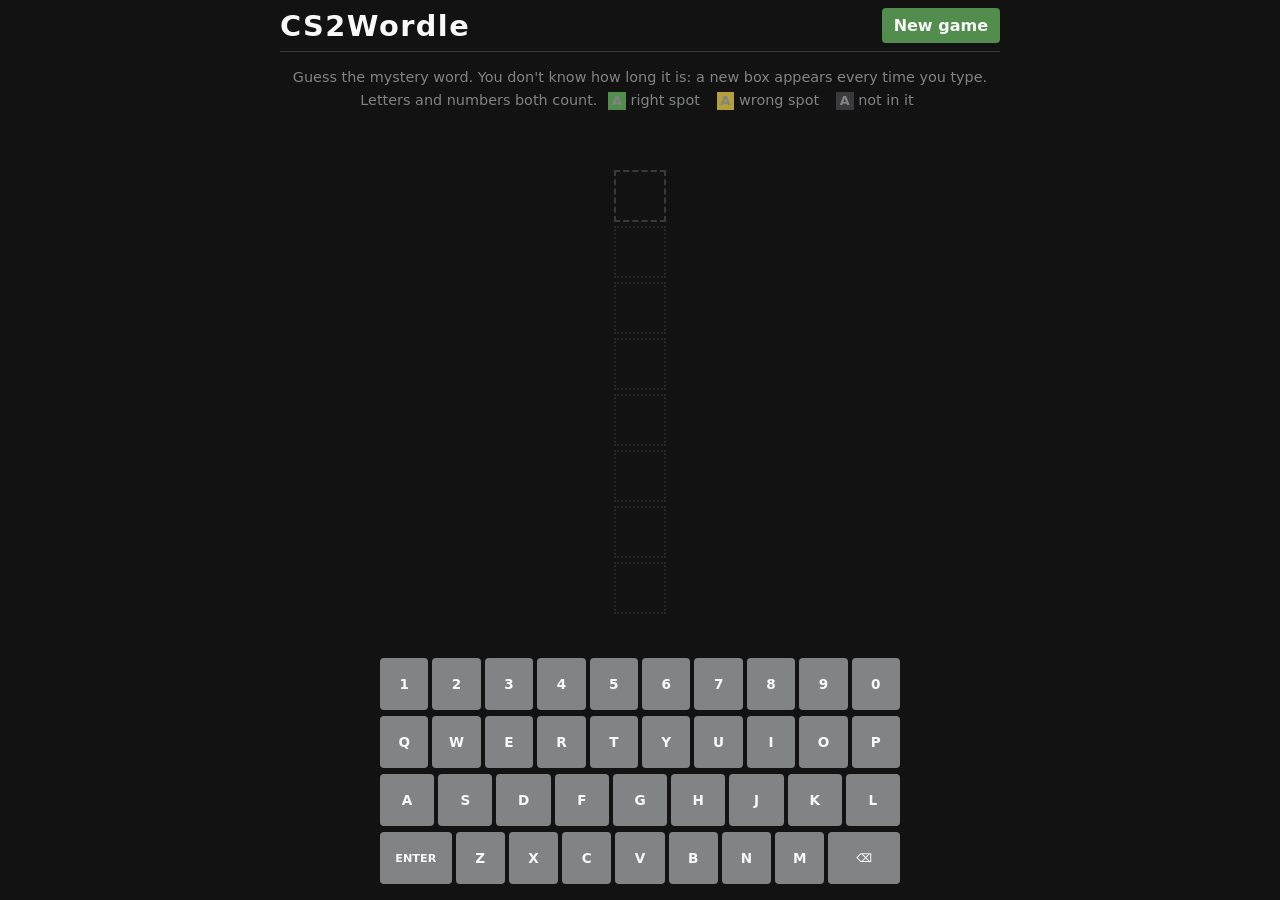
==== secret/index.html @ 3488c3c8 "Add secret page where the answer is always CS250 The page reuses the main game's script and styles, " ====
<!doctype html>
<html lang="en">
<head>
  <meta charset="utf-8">
  <meta name="viewport" content="width=device-width, initial-scale=1">
  <title>CS2Wordle</title>
  <link rel="stylesheet" href="../style.css">
</head>
<body>
  <header>
    <h1>CS2Wordle</h1>
    <button id="new-game" type="button">New game</button>
  </header>

  <p class="help">
    Guess the mystery word. You don't know how long it is: a new box appears
    every time you type. Letters and numbers both count.
    <span class="legend"><span class="tile correct">A</span> right spot</span>
    <span class="legend"><span class="tile present">A</span> wrong spot</span>
    <span class="legend"><span class="tile absent">A</span> not in it</span>
  </p>

  <div id="toast" role="status" aria-live="polite"></div>

  <main id="board" aria-label="Guesses"></main>

  <div id="keyboard" aria-label="Keyboard"></div>

  <script>window.FIXED_ANSWER = "CS250";</script>
  <script src="../game.js"></script>
</body>
</html>
---- style.css ----
:root {
  --bg: #121213;
  --fg: #f8f8f8;
  --muted: #818384;
  --border: #3a3a3c;
  --border-filled: #565758;
  --correct: #538d4e;
  --present: #b59f3b;
  --absent: #3a3a3c;
  --key: #818384;
  --gap: 4px;
  /* Overridden on #board by game.js to fit the widest row. */
  --tile: 52px;
}

* { box-sizing: border-box; }

body {
  margin: 0;
  padding: 0 16px 16px;
  background: var(--bg);
  color: var(--fg);
  font-family: system-ui, -apple-system, "Segoe UI", Roboto, sans-serif;
  display: flex;
  flex-direction: column;
  align-items: center;
  min-height: 100vh;
}

header {
  width: 100%;
  max-width: 720px;
  display: flex;
  align-items: center;
  justify-content: space-between;
  border-bottom: 1px solid var(--border);
  padding: 8px 0;
}

h1 { margin: 0; font-size: 1.8rem; letter-spacing: 0.05em; }

button {
  font: inherit;
  cursor: pointer;
}

#new-game {
  background: var(--correct);
  color: var(--fg);
  border: 0;
  border-radius: 4px;
  padding: 8px 12px;
  font-weight: 600;
}

.help {
  max-width: 720px;
  color: var(--muted);
  font-size: 0.9rem;
  text-align: center;
  line-height: 1.6;
}

.legend { white-space: nowrap; margin: 0 6px; }
.legend .tile {
  --tile: 1.4em;
  display: inline-flex;
  font-size: 0.8rem;
  vertical-align: middle;
}

#toast {
  min-height: 2.2em;
  font-weight: 600;
  text-align: center;
}
#toast:not(:empty) {
  background: var(--fg);
  color: var(--bg);
  border-radius: 4px;
  padding: 6px 12px;
}

#board {
  display: flex;
  flex-direction: column;
  gap: var(--gap);
  margin: 8px 0 16px;
  width: 100%;
  align-items: center;
}

.row {
  display: flex;
  gap: var(--gap);
  min-height: var(--tile);
}

.tile {
  width: var(--tile);
  height: var(--tile);
  border: 2px solid var(--border);
  display: flex;
  align-items: center;
  justify-content: center;
  font-weight: 700;
  font-size: calc(var(--tile) * 0.55);
  text-transform: uppercase;
  user-select: none;
}

.tile.filled { border-color: var(--border-filled); }
.tile.cursor { border-style: dashed; }
.tile.future { border-style: dotted; opacity: 0.5; }
.tile.pop { animation: pop 0.1s ease-out; }

.tile.correct, .tile.present, .tile.absent { border-color: transparent; }
.tile.correct { background: var(--correct); }
.tile.present { background: var(--present); }
.tile.absent  { background: var(--absent); }

.tile.reveal { animation: flip 0.4s ease both; }

.row.shake { animation: shake 0.4s; }

@keyframes pop {
  from { transform: scale(0.8); opacity: 0; }
  to   { transform: scale(1); opacity: 1; }
}
@keyframes flip {
  0%   { transform: rotateX(90deg); }
  100% { transform: rotateX(0); }
}
@keyframes shake {
  20%, 60% { transform: translateX(-6px); }
  40%, 80% { transform: translateX(6px); }
}

#keyboard {
  width: 100%;
  max-width: 520px;
  display: flex;
  flex-direction: column;
  gap: 6px;
  margin-top: auto;
}

.kb-row {
  display: flex;
  gap: 4px;
  justify-content: center;
}

.key {
  flex: 1;
  min-width: 0;
  height: 52px;
  border: 0;
  border-radius: 4px;
  background: var(--key);
  color: var(--fg);
  font-weight: 700;
  font-size: 0.85rem;
  text-transform: uppercase;
}
.key.wide { flex: 1.6; font-size: 0.7rem; }
.key.correct { background: var(--correct); }
.key.present { background: var(--present); }
.key.absent  { background: var(--absent); }

@media (prefers-reduced-motion: reduce) {
  .tile.pop, .tile.reveal, .row.shake { animation: none; }
}
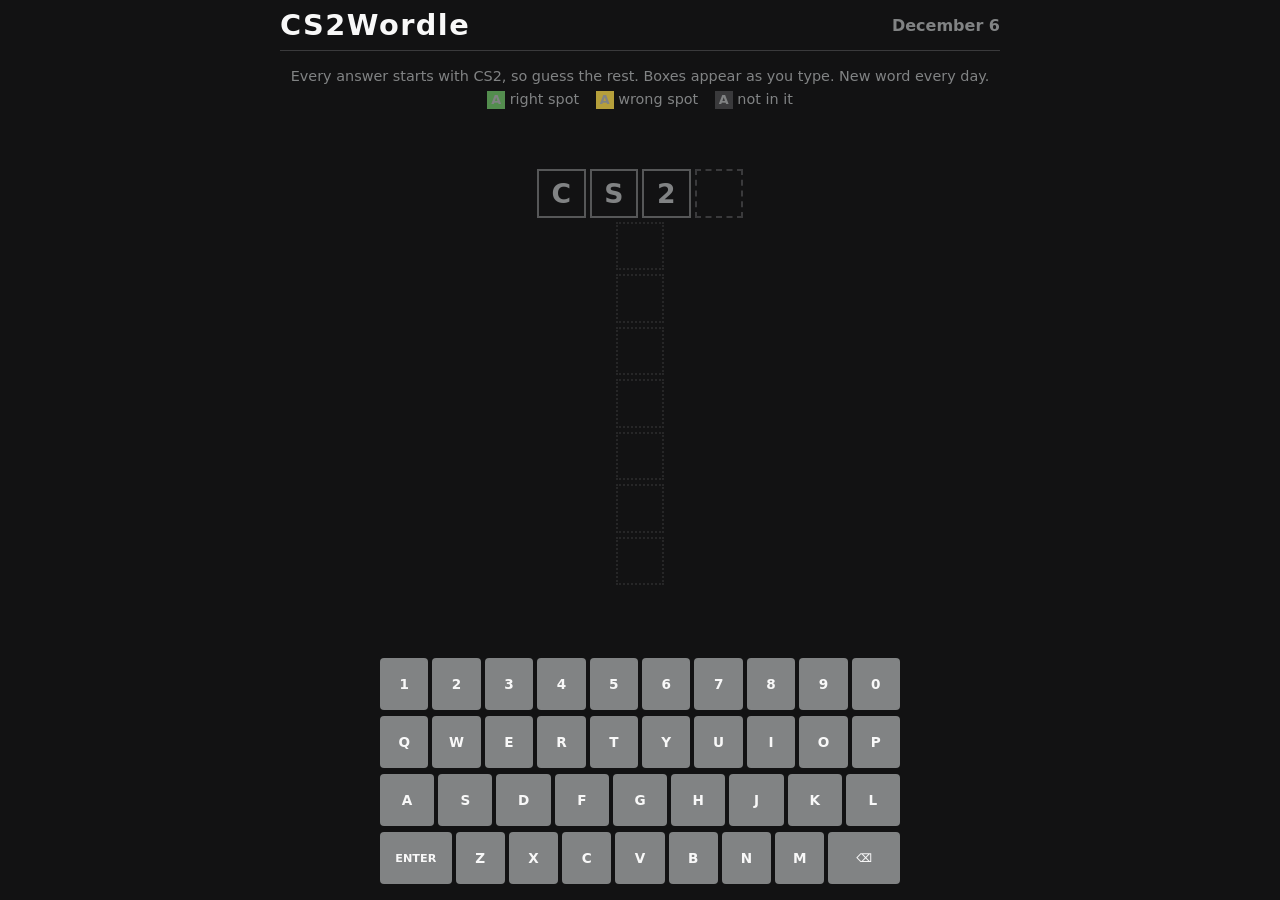
==== commit 999aa57f: "Rebrand as a daily CS2 game with 366 adjectives Every answer is now CS2 plus an adjective, with CS2 " ====
--- a/secret/index.html
+++ b/secret/index.html
@@ -4,17 +4,17 @@
   <meta charset="utf-8">
   <meta name="viewport" content="width=device-width, initial-scale=1">
   <title>CS2Wordle</title>
-  <link rel="stylesheet" href="../style.css">
+  <link rel="stylesheet" href="../style.css?v=3">
 </head>
 <body>
   <header>
     <h1>CS2Wordle</h1>
-    <button id="new-game" type="button">New game</button>
+    <span id="date"></span>
   </header>
 
   <p class="help">
-    Guess the mystery word. You don't know how long it is: a new box appears
-    every time you type. Letters and numbers both count.
+    Every answer starts with CS2, so guess the rest. Boxes appear as you
+    type. New word every day.
     <span class="legend"><span class="tile correct">A</span> right spot</span>
     <span class="legend"><span class="tile present">A</span> wrong spot</span>
     <span class="legend"><span class="tile absent">A</span> not in it</span>
@@ -27,6 +27,7 @@
   <div id="keyboard" aria-label="Keyboard"></div>
 
   <script>window.FIXED_ANSWER = "CS250";</script>
-  <script src="../game.js"></script>
+  <script src="../words.js?v=3"></script>
+  <script src="../game.js?v=3"></script>
 </body>
 </html>
--- a/style.css
+++ b/style.css
@@ -11,6 +11,10 @@
   --gap: 4px;
   /* Overridden on #board by game.js to fit the widest row. */
   --tile: 52px;
+  /* Tallest box that still fits all 8 guess rows plus the header, help
+     text and keyboard (--chrome, measured) on one screen. */
+  --chrome: 480px;
+  --tile-h: max(20px, calc((100vh - var(--chrome)) / 8 - var(--gap)));
 }
 
 * { box-sizing: border-box; }
@@ -44,13 +48,10 @@
   cursor: pointer;
 }
 
-#new-game {
-  background: var(--correct);
-  color: var(--fg);
-  border: 0;
-  border-radius: 4px;
-  padding: 8px 12px;
-  font-weight: 600;
+#date { color: var(--muted); font-weight: 600; }
+
+@supports (height: 100dvh) {
+  :root { --tile-h: max(20px, calc((100dvh - var(--chrome)) / 8 - var(--gap))); }
 }
 
 .help {
@@ -110,6 +111,7 @@
 }
 
 .tile.filled { border-color: var(--border-filled); }
+.tile.prefix { color: var(--muted); }
 .tile.cursor { border-style: dashed; }
 .tile.future { border-style: dotted; opacity: 0.5; }
 .tile.pop { animation: pop 0.1s ease-out; }
@@ -168,6 +170,12 @@
 .key.present { background: var(--present); }
 .key.absent  { background: var(--absent); }
 
+/* Short phones: a shorter keyboard leaves more room for the board. */
+@media (max-height: 700px) {
+  :root { --chrome: 448px; }
+  .key { height: 44px; }
+}
+
 @media (prefers-reduced-motion: reduce) {
   .tile.pop, .tile.reveal, .row.shake { animation: none; }
 }
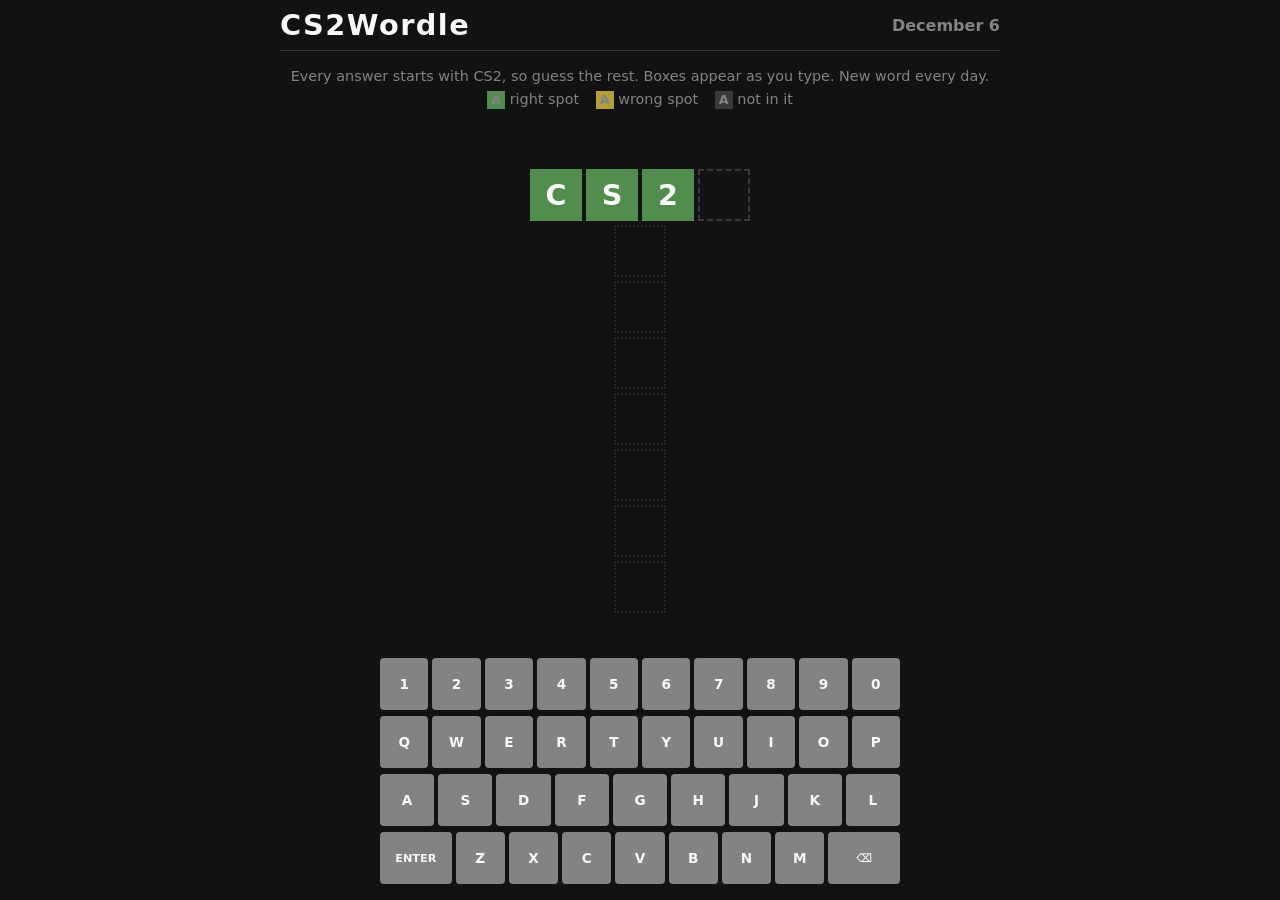
==== commit 90160750: "Bring back full-size boxes and make CS2 green Shrinking boxes to fit all 8 rows on screen made them " ====
--- a/secret/index.html
+++ b/secret/index.html
@@ -4,7 +4,7 @@
   <meta charset="utf-8">
   <meta name="viewport" content="width=device-width, initial-scale=1">
   <title>CS2Wordle</title>
-  <link rel="stylesheet" href="../style.css?v=3">
+  <link rel="stylesheet" href="../style.css?v=4">
 </head>
 <body>
   <header>
@@ -27,7 +27,7 @@
   <div id="keyboard" aria-label="Keyboard"></div>
 
   <script>window.FIXED_ANSWER = "CS250";</script>
-  <script src="../words.js?v=3"></script>
-  <script src="../game.js?v=3"></script>
+  <script src="../words.js?v=4"></script>
+  <script src="../game.js?v=4"></script>
 </body>
 </html>
--- a/style.css
+++ b/style.css
@@ -11,10 +11,6 @@
   --gap: 4px;
   /* Overridden on #board by game.js to fit the widest row. */
   --tile: 52px;
-  /* Tallest box that still fits all 8 guess rows plus the header, help
-     text and keyboard (--chrome, measured) on one screen. */
-  --chrome: 480px;
-  --tile-h: max(20px, calc((100vh - var(--chrome)) / 8 - var(--gap)));
 }
 
 * { box-sizing: border-box; }
@@ -28,8 +24,12 @@
   display: flex;
   flex-direction: column;
   align-items: center;
-  min-height: 100vh;
+  /* One screen tall: the board scrolls, the keyboard stays visible. */
+  height: 100vh;
+  height: 100dvh;
 }
+
+header, .help, #toast, #keyboard { flex-shrink: 0; }
 
 header {
   width: 100%;
@@ -49,10 +49,6 @@
 }
 
 #date { color: var(--muted); font-weight: 600; }
-
-@supports (height: 100dvh) {
-  :root { --tile-h: max(20px, calc((100dvh - var(--chrome)) / 8 - var(--gap))); }
-}
 
 .help {
   max-width: 720px;
@@ -89,12 +85,17 @@
   margin: 8px 0 16px;
   width: 100%;
   align-items: center;
+  flex: 1 1 auto;
+  min-height: 0;
+  overflow-x: hidden;
+  overflow-y: auto;
 }
 
 .row {
   display: flex;
   gap: var(--gap);
   min-height: var(--tile);
+  flex-shrink: 0;
 }
 
 .tile {
@@ -111,7 +112,6 @@
 }
 
 .tile.filled { border-color: var(--border-filled); }
-.tile.prefix { color: var(--muted); }
 .tile.cursor { border-style: dashed; }
 .tile.future { border-style: dotted; opacity: 0.5; }
 .tile.pop { animation: pop 0.1s ease-out; }
@@ -172,7 +172,6 @@
 
 /* Short phones: a shorter keyboard leaves more room for the board. */
 @media (max-height: 700px) {
-  :root { --chrome: 448px; }
   .key { height: 44px; }
 }
 
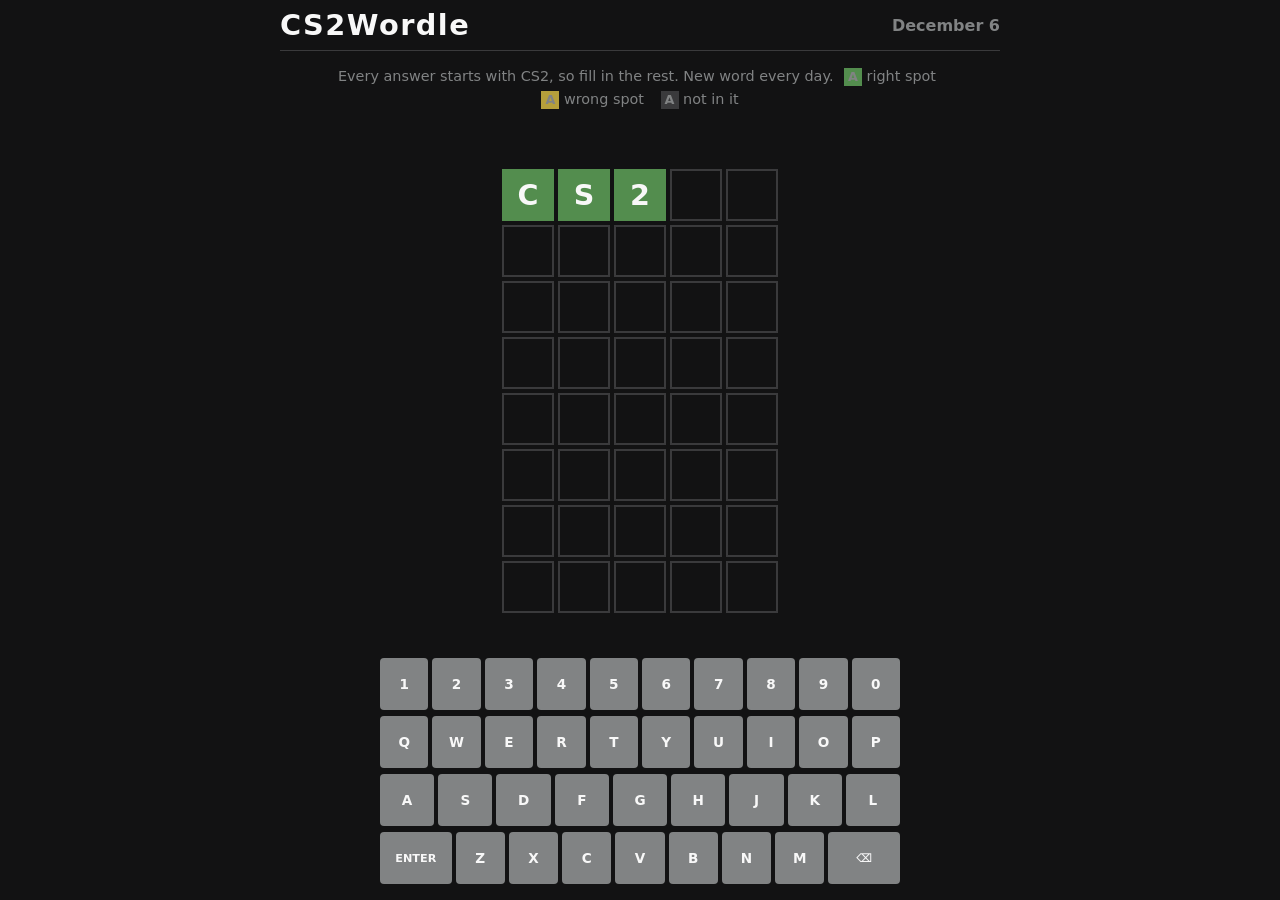
==== commit 8af6b356: "Show the answer's real length, like normal Wordle Each row now has exactly as many boxes as the day'" ====
--- a/secret/index.html
+++ b/secret/index.html
@@ -4,7 +4,7 @@
   <meta charset="utf-8">
   <meta name="viewport" content="width=device-width, initial-scale=1">
   <title>CS2Wordle</title>
-  <link rel="stylesheet" href="../style.css?v=4">
+  <link rel="stylesheet" href="../style.css?v=5">
 </head>
 <body>
   <header>
@@ -13,8 +13,7 @@
   </header>
 
   <p class="help">
-    Every answer starts with CS2, so guess the rest. Boxes appear as you
-    type. New word every day.
+    Every answer starts with CS2, so fill in the rest. New word every day.
     <span class="legend"><span class="tile correct">A</span> right spot</span>
     <span class="legend"><span class="tile present">A</span> wrong spot</span>
     <span class="legend"><span class="tile absent">A</span> not in it</span>
@@ -27,7 +26,7 @@
   <div id="keyboard" aria-label="Keyboard"></div>
 
   <script>window.FIXED_ANSWER = "CS250";</script>
-  <script src="../words.js?v=4"></script>
-  <script src="../game.js?v=4"></script>
+  <script src="../words.js?v=5"></script>
+  <script src="../game.js?v=5"></script>
 </body>
 </html>
--- a/style.css
+++ b/style.css
@@ -112,8 +112,6 @@
 }
 
 .tile.filled { border-color: var(--border-filled); }
-.tile.cursor { border-style: dashed; }
-.tile.future { border-style: dotted; opacity: 0.5; }
 .tile.pop { animation: pop 0.1s ease-out; }
 
 .tile.correct, .tile.present, .tile.absent { border-color: transparent; }
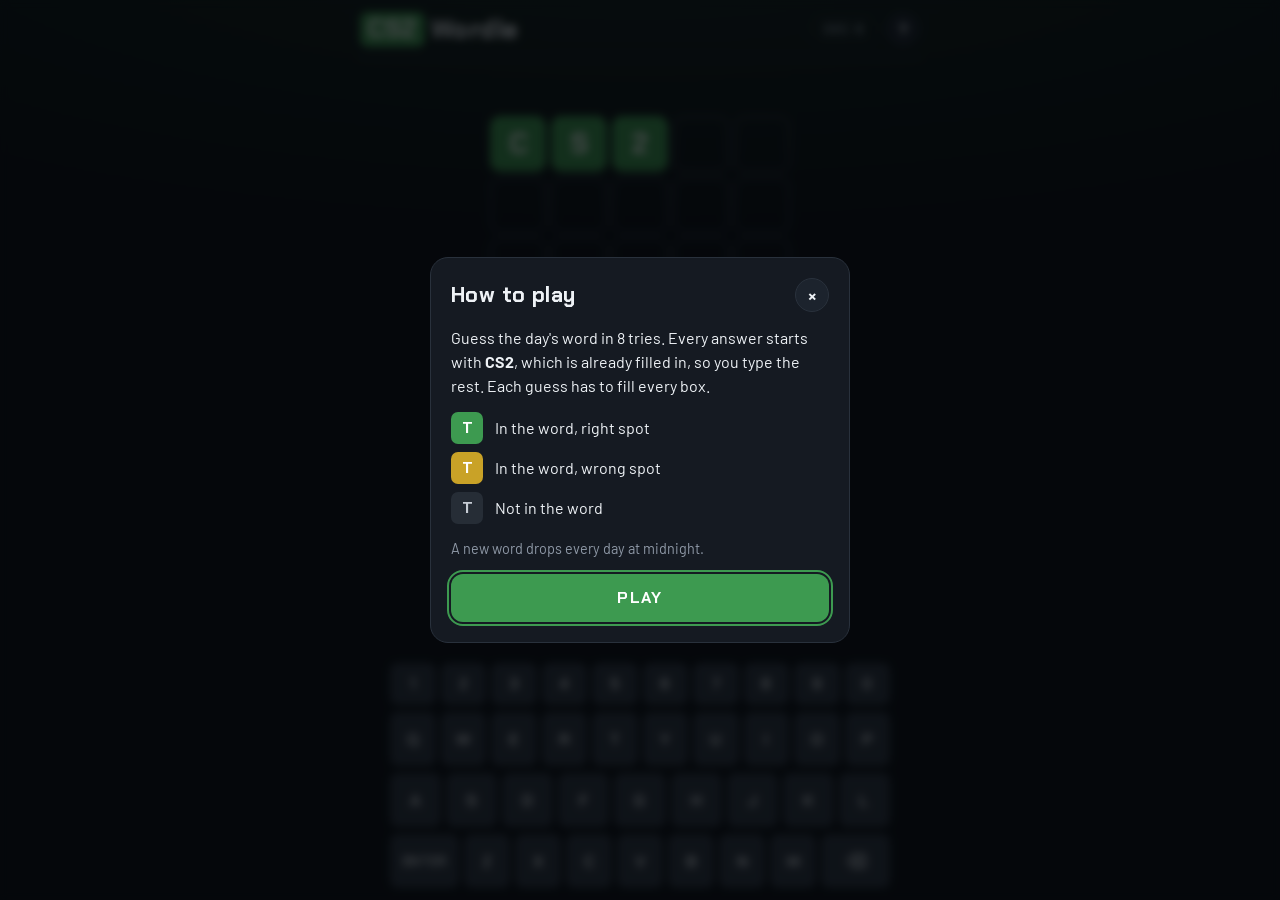
==== commit 872c327e: "Give the game a modern look New dark theme with CS2-style fonts (Chakra Petch and Barlow), rounded t" ====
--- a/secret/index.html
+++ b/secret/index.html
@@ -2,31 +2,54 @@
 <html lang="en">
 <head>
   <meta charset="utf-8">
-  <meta name="viewport" content="width=device-width, initial-scale=1">
+  <meta name="viewport" content="width=device-width, initial-scale=1, viewport-fit=cover">
+  <meta name="theme-color" content="#0b0e13">
   <title>CS2Wordle</title>
-  <link rel="stylesheet" href="../style.css?v=5">
+  <link rel="preconnect" href="https://fonts.googleapis.com">
+  <link rel="preconnect" href="https://fonts.gstatic.com" crossorigin>
+  <link rel="stylesheet" href="https://fonts.googleapis.com/css2?family=Chakra+Petch:wght@600;700&family=Barlow:wght@400;500;600&display=swap">
+  <link rel="stylesheet" href="../style.css?v=7">
 </head>
 <body>
-  <header>
-    <h1>CS2Wordle</h1>
-    <span id="date"></span>
+  <header class="top">
+    <h1 class="brand"><span class="brand-tag">CS2</span>Wordle</h1>
+    <div class="top-actions">
+      <span id="date" class="chip"></span>
+      <button id="help-btn" class="icon-btn" type="button" aria-label="How to play">?</button>
+    </div>
   </header>
 
-  <p class="help">
-    Every answer starts with CS2, so fill in the rest. New word every day.
-    <span class="legend"><span class="tile correct">A</span> right spot</span>
-    <span class="legend"><span class="tile present">A</span> wrong spot</span>
-    <span class="legend"><span class="tile absent">A</span> not in it</span>
-  </p>
+  <div id="toast" role="status" aria-live="polite"></div>
 
-  <div id="toast" role="status" aria-live="polite"></div>
+  <section id="result" class="result" hidden aria-live="polite">
+    <p id="result-title" class="result-title"></p>
+    <p id="result-msg" class="result-msg"></p>
+    <p class="result-next">Next word in <span id="countdown"></span></p>
+  </section>
 
   <main id="board" aria-label="Guesses"></main>
 
   <div id="keyboard" aria-label="Keyboard"></div>
 
+  <dialog id="help" aria-labelledby="help-title">
+    <div class="help-card">
+      <div class="help-head">
+        <h2 id="help-title">How to play</h2>
+        <button class="icon-btn" type="button" data-close aria-label="Close">&times;</button>
+      </div>
+      <p>Guess the day's word in 8 tries. Every answer starts with <strong>CS2</strong>, which is already filled in, so you type the rest. Each guess has to fill every box.</p>
+      <ul class="help-examples">
+        <li><span class="mini correct">T</span> In the word, right spot</li>
+        <li><span class="mini present">T</span> In the word, wrong spot</li>
+        <li><span class="mini absent">T</span> Not in the word</li>
+      </ul>
+      <p class="help-foot">A new word drops every day at midnight.</p>
+      <button class="primary-btn" type="button" data-close autofocus>Play</button>
+    </div>
+  </dialog>
+
   <script>window.FIXED_ANSWER = "CS250";</script>
-  <script src="../words.js?v=5"></script>
-  <script src="../game.js?v=5"></script>
+  <script src="../words.js?v=7"></script>
+  <script src="../game.js?v=7"></script>
 </body>
 </html>
--- a/style.css
+++ b/style.css
@@ -1,178 +1,390 @@
+/* Layout: one screen tall. Header on top, the board in the middle (it
+   scrolls when the rows don't fit), the keyboard pinned to the bottom.
+   Deliberately dark only, like CS2's own menus. */
 :root {
-  --bg: #121213;
-  --fg: #f8f8f8;
-  --muted: #818384;
-  --border: #3a3a3c;
-  --border-filled: #565758;
-  --correct: #538d4e;
-  --present: #b59f3b;
-  --absent: #3a3a3c;
-  --key: #818384;
-  --gap: 4px;
+  color-scheme: dark;
+  --bg: #0b0e13;
+  --glow: rgba(61, 154, 80, 0.16);
+  --surface: #151a22;
+  --surface-2: #1c232d;
+  --line: #29313c;
+  --line-strong: #4a5563;
+  --fg: #eef2f6;
+  --muted: #8e98a6;
+  --correct: #3d9a50;
+  --present: #c9a227;
+  --absent: #262d36;
+  --key: #2e3642;
+  --key-hover: #3a4451;
+
+  --display: "Chakra Petch", "Rajdhani", "Segoe UI", system-ui, sans-serif;
+  --body: "Barlow", system-ui, -apple-system, "Segoe UI", Roboto, sans-serif;
+
+  --gap: 5px;
   /* Overridden on #board by game.js to fit the widest row. */
-  --tile: 52px;
+  --tile: 56px;
 }
 
 * { box-sizing: border-box; }
+
+html { background: var(--bg); }
 
 body {
   margin: 0;
-  padding: 0 16px 16px;
-  background: var(--bg);
+  padding: env(safe-area-inset-top, 0px) 16px 0;
+  background:
+    radial-gradient(120% 50% at 50% -10%, var(--glow), transparent 70%),
+    var(--bg);
   color: var(--fg);
-  font-family: system-ui, -apple-system, "Segoe UI", Roboto, sans-serif;
+  font-family: var(--body);
   display: flex;
   flex-direction: column;
   align-items: center;
-  /* One screen tall: the board scrolls, the keyboard stays visible. */
   height: 100vh;
   height: 100dvh;
-}
-
-header, .help, #toast, #keyboard { flex-shrink: 0; }
-
-header {
+  overflow: hidden;
+  -webkit-tap-highlight-color: transparent;
+}
+
+button { font: inherit; color: inherit; cursor: pointer; }
+button:focus-visible { outline: 2px solid var(--correct); outline-offset: 2px; }
+
+/* ---------- Header ---------- */
+
+.top {
+  flex-shrink: 0;
   width: 100%;
-  max-width: 720px;
+  max-width: 560px;
   display: flex;
   align-items: center;
   justify-content: space-between;
-  border-bottom: 1px solid var(--border);
-  padding: 8px 0;
-}
-
-h1 { margin: 0; font-size: 1.8rem; letter-spacing: 0.05em; }
-
-button {
-  font: inherit;
-  cursor: pointer;
-}
-
-#date { color: var(--muted); font-weight: 600; }
-
-.help {
-  max-width: 720px;
+  gap: 12px;
+  padding: 12px 0 10px;
+  border-bottom: 1px solid var(--line);
+}
+
+.brand {
+  margin: 0;
+  display: flex;
+  align-items: center;
+  gap: 6px;
+  font-family: var(--display);
+  font-weight: 700;
+  font-size: 1.6rem;
+  letter-spacing: 0.02em;
+}
+
+.brand-tag {
+  background: var(--correct);
+  color: #fff;
+  border-radius: 8px;
+  padding: 0 8px;
+  line-height: 1.35;
+}
+
+.top-actions { display: flex; align-items: center; gap: 8px; }
+
+.chip {
+  font-family: var(--display);
+  font-weight: 600;
+  font-size: 0.85rem;
+  letter-spacing: 0.04em;
+  text-transform: uppercase;
   color: var(--muted);
-  font-size: 0.9rem;
-  text-align: center;
-  line-height: 1.6;
-}
-
-.legend { white-space: nowrap; margin: 0 6px; }
-.legend .tile {
-  --tile: 1.4em;
-  display: inline-flex;
-  font-size: 0.8rem;
-  vertical-align: middle;
-}
+  border: 1px solid var(--line);
+  border-radius: 999px;
+  padding: 4px 12px;
+}
+
+.icon-btn {
+  width: 34px;
+  height: 34px;
+  border-radius: 50%;
+  border: 1px solid var(--line);
+  background: var(--surface-2);
+  font-family: var(--display);
+  font-weight: 700;
+  font-size: 1.05rem;
+  line-height: 1;
+  display: grid;
+  place-items: center;
+  transition: background 0.15s;
+}
+
+/* ---------- Toast ---------- */
 
 #toast {
-  min-height: 2.2em;
-  font-weight: 600;
-  text-align: center;
-}
-#toast:not(:empty) {
+  position: fixed;
+  z-index: 10;
+  top: calc(env(safe-area-inset-top, 0px) + 72px);
+  left: 50%;
+  transform: translate(-50%, -8px);
+  opacity: 0;
+  pointer-events: none;
   background: var(--fg);
   color: var(--bg);
-  border-radius: 4px;
-  padding: 6px 12px;
-}
+  font-weight: 600;
+  border-radius: 999px;
+  padding: 8px 18px;
+  box-shadow: 0 8px 24px rgba(0, 0, 0, 0.45);
+  transition: opacity 0.2s, transform 0.2s;
+  white-space: nowrap;
+}
+#toast.show { opacity: 1; transform: translate(-50%, 0); }
+
+/* ---------- Result card ---------- */
+
+.result {
+  flex-shrink: 0;
+  width: 100%;
+  max-width: 420px;
+  margin-top: 12px;
+  padding: 12px 16px;
+  display: grid;
+  gap: 2px;
+  text-align: center;
+  background: var(--surface);
+  border: 1px solid var(--line);
+  border-top: 3px solid var(--correct);
+  border-radius: 14px;
+  animation: rise 0.35s ease-out both;
+}
+.result[hidden] { display: none; }
+.result.lost { border-top-color: var(--line-strong); }
+.result p { margin: 0; }
+
+.result-title {
+  font-family: var(--display);
+  font-weight: 700;
+  font-size: 1.4rem;
+  letter-spacing: 0.02em;
+  color: var(--correct);
+}
+.result.lost .result-title { color: var(--fg); }
+
+.result-msg { font-weight: 500; }
+
+.result-next { color: var(--muted); font-size: 0.9rem; }
+#countdown {
+  font-family: var(--display);
+  font-weight: 600;
+  color: var(--fg);
+  font-variant-numeric: tabular-nums;
+}
+
+/* ---------- Board ---------- */
 
 #board {
-  display: flex;
-  flex-direction: column;
-  gap: var(--gap);
-  margin: 8px 0 16px;
-  width: 100%;
-  align-items: center;
   flex: 1 1 auto;
   min-height: 0;
+  width: 100%;
   overflow-x: hidden;
   overflow-y: auto;
-}
+  display: flex;
+  flex-direction: column;
+  align-items: center;
+  gap: var(--gap);
+  padding: 14px 0;
+}
+/* Soft fade at the edges when the rows have to scroll. */
+#board {
+  -webkit-mask-image: linear-gradient(transparent, #000 12px, #000 calc(100% - 12px), transparent);
+  mask-image: linear-gradient(transparent, #000 12px, #000 calc(100% - 12px), transparent);
+}
+/* Centre the rows vertically when they fit, without breaking scrolling. */
+#board::before, #board::after { content: ""; flex: 1 0 0; }
 
 .row {
   display: flex;
   gap: var(--gap);
-  min-height: var(--tile);
   flex-shrink: 0;
 }
 
 .tile {
   width: var(--tile);
   height: var(--tile);
-  border: 2px solid var(--border);
-  display: flex;
-  align-items: center;
-  justify-content: center;
-  font-weight: 700;
-  font-size: calc(var(--tile) * 0.55);
+  display: grid;
+  place-items: center;
+  border-radius: calc(var(--tile) * 0.18);
+  border: 2px solid var(--line);
+  font-family: var(--display);
+  font-weight: 700;
+  font-size: calc(var(--tile) * 0.5);
+  line-height: 1;
   text-transform: uppercase;
   user-select: none;
 }
 
-.tile.filled { border-color: var(--border-filled); }
-.tile.pop { animation: pop 0.1s ease-out; }
-
-.tile.correct, .tile.present, .tile.absent { border-color: transparent; }
+.tile.filled { border-color: var(--line-strong); background: var(--surface-2); }
+
+.tile.correct, .tile.present, .tile.absent {
+  border-color: transparent;
+  color: #fff;
+  box-shadow: inset 0 -3px 0 rgba(0, 0, 0, 0.2);
+}
 .tile.correct { background: var(--correct); }
 .tile.present { background: var(--present); }
-.tile.absent  { background: var(--absent); }
-
-.tile.reveal { animation: flip 0.4s ease both; }
-
+.tile.absent  { background: var(--absent); color: #c6ccd4; }
+
+.tile.pop { animation: pop 0.12s ease-out; }
+.tile.reveal { animation: flip 0.45s ease both; }
+.tile.reveal.win {
+  animation-name: flip, hop;
+  animation-duration: 0.45s, 0.5s;
+  animation-timing-function: ease, ease;
+  animation-fill-mode: both, none;
+}
 .row.shake { animation: shake 0.4s; }
 
+/* ---------- Keyboard ---------- */
+
+#keyboard {
+  flex-shrink: 0;
+  width: 100%;
+  max-width: 500px;
+  display: flex;
+  flex-direction: column;
+  gap: 7px;
+  padding: 6px 0 calc(12px + env(safe-area-inset-bottom, 0px));
+}
+
+.kb-row { display: flex; gap: 5px; justify-content: center; }
+
+.key {
+  flex: 1;
+  min-width: 0;
+  height: 54px;
+  padding: 0;
+  border: 0;
+  border-radius: 8px;
+  background: var(--key);
+  font-family: var(--display);
+  font-weight: 600;
+  font-size: 1.05rem;
+  display: grid;
+  place-items: center;
+  transition: background 0.15s, transform 0.08s;
+  touch-action: manipulation;
+}
+.key:active { transform: scale(0.94); }
+.kb-row:first-child .key { height: 42px; font-size: 0.95rem; }
+.key.wide { flex: 1.5; font-size: 0.8rem; letter-spacing: 0.06em; text-transform: uppercase; }
+.key.correct { background: var(--correct); }
+.key.present { background: var(--present); }
+.key.absent  { background: var(--absent); color: #7d8794; }
+
+@media (hover: hover) {
+  .key:hover, .icon-btn:hover { background: var(--key-hover); }
+  .key.correct:hover { background: var(--correct); filter: brightness(1.1); }
+  .key.present:hover { background: var(--present); filter: brightness(1.1); }
+  .key.absent:hover  { background: var(--absent); }
+}
+
+/* Narrow phones: keep the ENTER label from clipping. */
+@media (max-width: 400px) {
+  .key.wide { font-size: 0.7rem; letter-spacing: 0.02em; }
+}
+
+/* Short phones: a shorter keyboard leaves more room for the board. */
+@media (max-height: 700px) {
+  .key { height: 46px; }
+  .kb-row:first-child .key { height: 36px; }
+  .top { padding: 8px 0 6px; }
+}
+
+/* ---------- How-to-play dialog ---------- */
+
+#help {
+  border: 0;
+  padding: 0;
+  background: transparent;
+  color: var(--fg);
+  width: min(420px, calc(100vw - 32px));
+  max-width: none;
+}
+#help::backdrop { background: rgba(4, 6, 9, 0.72); backdrop-filter: blur(4px); }
+#help[open] .help-card { animation: rise 0.25s ease-out both; }
+
+.help-card {
+  background: var(--surface);
+  border: 1px solid var(--line);
+  border-radius: 18px;
+  padding: 20px;
+  display: grid;
+  gap: 14px;
+  line-height: 1.5;
+}
+.help-card p { margin: 0; }
+
+.help-head { display: flex; align-items: center; justify-content: space-between; }
+.help-head h2 {
+  margin: 0;
+  font-family: var(--display);
+  font-weight: 700;
+  font-size: 1.35rem;
+  letter-spacing: 0.02em;
+}
+
+.help-examples { list-style: none; margin: 0; padding: 0; display: grid; gap: 8px; }
+.help-examples li { display: flex; align-items: center; gap: 12px; }
+
+.mini {
+  width: 32px;
+  height: 32px;
+  border-radius: 7px;
+  display: grid;
+  place-items: center;
+  font-family: var(--display);
+  font-weight: 700;
+  color: #fff;
+  flex-shrink: 0;
+}
+.mini.correct { background: var(--correct); }
+.mini.present { background: var(--present); }
+.mini.absent  { background: var(--absent); color: #c6ccd4; }
+
+.help-foot { color: var(--muted); font-size: 0.9rem; }
+
+.primary-btn {
+  border: 0;
+  border-radius: 12px;
+  padding: 12px;
+  background: var(--correct);
+  color: #fff;
+  font-family: var(--display);
+  font-weight: 700;
+  font-size: 1rem;
+  letter-spacing: 0.08em;
+  text-transform: uppercase;
+  transition: filter 0.15s;
+}
+.primary-btn:hover { filter: brightness(1.1); }
+
+/* ---------- Motion ---------- */
+
 @keyframes pop {
-  from { transform: scale(0.8); opacity: 0; }
-  to   { transform: scale(1); opacity: 1; }
+  from { transform: scale(0.85); }
+  60%  { transform: scale(1.08); }
+  to   { transform: scale(1); }
 }
 @keyframes flip {
   0%   { transform: rotateX(90deg); }
   100% { transform: rotateX(0); }
 }
+@keyframes hop {
+  0%, 100% { transform: translateY(0); }
+  40%      { transform: translateY(-28%); }
+  70%      { transform: translateY(4%); }
+}
 @keyframes shake {
   20%, 60% { transform: translateX(-6px); }
   40%, 80% { transform: translateX(6px); }
 }
-
-#keyboard {
-  width: 100%;
-  max-width: 520px;
-  display: flex;
-  flex-direction: column;
-  gap: 6px;
-  margin-top: auto;
-}
-
-.kb-row {
-  display: flex;
-  gap: 4px;
-  justify-content: center;
-}
-
-.key {
-  flex: 1;
-  min-width: 0;
-  height: 52px;
-  border: 0;
-  border-radius: 4px;
-  background: var(--key);
-  color: var(--fg);
-  font-weight: 700;
-  font-size: 0.85rem;
-  text-transform: uppercase;
-}
-.key.wide { flex: 1.6; font-size: 0.7rem; }
-.key.correct { background: var(--correct); }
-.key.present { background: var(--present); }
-.key.absent  { background: var(--absent); }
-
-/* Short phones: a shorter keyboard leaves more room for the board. */
-@media (max-height: 700px) {
-  .key { height: 44px; }
+@keyframes rise {
+  from { opacity: 0; transform: translateY(8px); }
+  to   { opacity: 1; transform: translateY(0); }
 }
 
 @media (prefers-reduced-motion: reduce) {
-  .tile.pop, .tile.reveal, .row.shake { animation: none; }
-}
+  *, *::before, *::after { animation: none !important; transition: none !important; }
+}
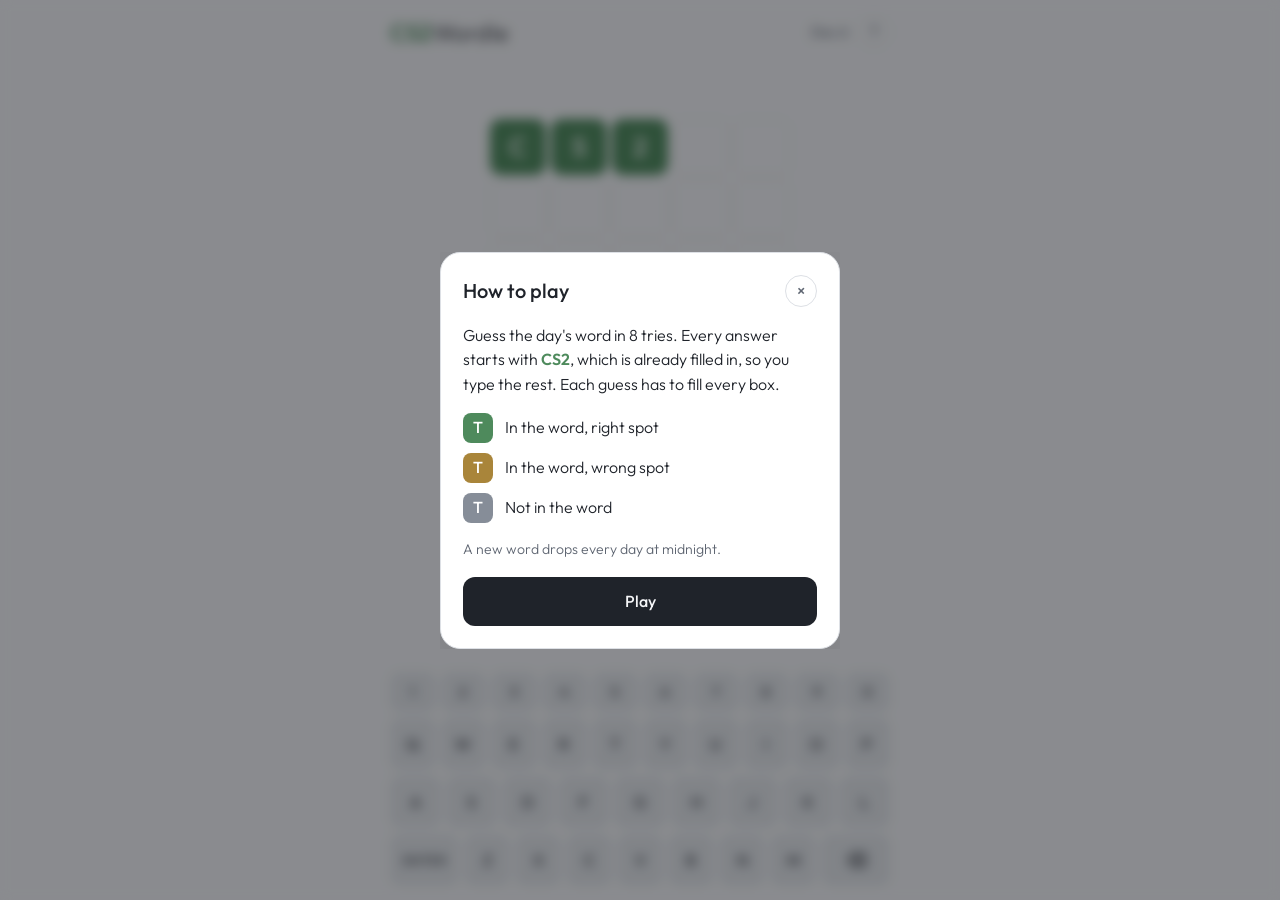
==== commit e31229b2: "Make the look calmer and more minimal Softer sage and gold colours, a single rounded typeface (Outfi" ====
--- a/secret/index.html
+++ b/secret/index.html
@@ -3,12 +3,13 @@
 <head>
   <meta charset="utf-8">
   <meta name="viewport" content="width=device-width, initial-scale=1, viewport-fit=cover">
-  <meta name="theme-color" content="#0b0e13">
+  <meta name="theme-color" content="#f4f5f7" media="(prefers-color-scheme: light)">
+  <meta name="theme-color" content="#15171c" media="(prefers-color-scheme: dark)">
   <title>CS2Wordle</title>
   <link rel="preconnect" href="https://fonts.googleapis.com">
   <link rel="preconnect" href="https://fonts.gstatic.com" crossorigin>
-  <link rel="stylesheet" href="https://fonts.googleapis.com/css2?family=Chakra+Petch:wght@600;700&family=Barlow:wght@400;500;600&display=swap">
-  <link rel="stylesheet" href="../style.css?v=7">
+  <link rel="stylesheet" href="https://fonts.googleapis.com/css2?family=Outfit:wght@300;400;500;600&display=swap">
+  <link rel="stylesheet" href="../style.css?v=8">
 </head>
 <body>
   <header class="top">
@@ -32,7 +33,7 @@
   <div id="keyboard" aria-label="Keyboard"></div>
 
   <dialog id="help" aria-labelledby="help-title">
-    <div class="help-card">
+    <div class="help-card" tabindex="-1" autofocus>
       <div class="help-head">
         <h2 id="help-title">How to play</h2>
         <button class="icon-btn" type="button" data-close aria-label="Close">&times;</button>
@@ -44,12 +45,12 @@
         <li><span class="mini absent">T</span> Not in the word</li>
       </ul>
       <p class="help-foot">A new word drops every day at midnight.</p>
-      <button class="primary-btn" type="button" data-close autofocus>Play</button>
+      <button class="primary-btn" type="button" data-close>Play</button>
     </div>
   </dialog>
 
   <script>window.FIXED_ANSWER = "CS250";</script>
-  <script src="../words.js?v=7"></script>
-  <script src="../game.js?v=7"></script>
+  <script src="../words.js?v=8"></script>
+  <script src="../game.js?v=8"></script>
 </body>
 </html>
--- a/style.css
+++ b/style.css
@@ -1,28 +1,60 @@
-/* Layout: one screen tall. Header on top, the board in the middle (it
+/* Layout: one screen tall. A quiet header, the board in the middle (it
    scrolls when the rows don't fit), the keyboard pinned to the bottom.
-   Deliberately dark only, like CS2's own menus. */
+   Calm and minimal: soft neutrals, one typeface, thin lines, little chrome.
+   Follows the device's light or dark setting. */
 :root {
-  color-scheme: dark;
-  --bg: #0b0e13;
-  --glow: rgba(61, 154, 80, 0.16);
-  --surface: #151a22;
-  --surface-2: #1c232d;
-  --line: #29313c;
-  --line-strong: #4a5563;
-  --fg: #eef2f6;
-  --muted: #8e98a6;
-  --correct: #3d9a50;
-  --present: #c9a227;
-  --absent: #262d36;
-  --key: #2e3642;
-  --key-hover: #3a4451;
-
-  --display: "Chakra Petch", "Rajdhani", "Segoe UI", system-ui, sans-serif;
-  --body: "Barlow", system-ui, -apple-system, "Segoe UI", Roboto, sans-serif;
+  color-scheme: light;
+  --bg: #f4f5f7;
+  --surface: #ffffff;
+  --surface-2: #eceef1;
+  --line: #dde0e5;
+  --line-strong: #b4b9c2;
+  --fg: #1f232a;
+  --muted: #5f6672;
+  --correct: #4e8a5c;
+  --accent-text: #4e8a5c;
+  --present: #a9853a;
+  --absent: #868d98;
+  --absent-fg: #ffffff;
+  --key: #e4e7eb;
+  --key-hover: #d9dde2;
+  --key-absent: #cfd3d9;
+  --key-absent-fg: #6b7280;
+  --on-color: #ffffff;
+  --toast-bg: #1f232a;
+  --toast-fg: #f4f5f7;
+  --shadow: 0 10px 30px rgba(20, 24, 31, 0.08);
+
+  --font: "Outfit", system-ui, -apple-system, "Segoe UI", Roboto, sans-serif;
 
   --gap: 5px;
-  /* Overridden on #board by game.js to fit the widest row. */
+  /* Overridden on #board by game.js to fit the screen. */
   --tile: 56px;
+}
+
+@media (prefers-color-scheme: dark) {
+  :root {
+    color-scheme: dark;
+    --bg: #15171c;
+    --surface: #1c1f25;
+    --surface-2: #23262d;
+    --line: #2c3038;
+    --line-strong: #484e59;
+    --fg: #e7e9ed;
+    --muted: #8a909b;
+    --correct: #4f8a5e;
+    --accent-text: #6aa77a;
+    --present: #a07f37;
+    --absent: #2d3139;
+    --absent-fg: #8f96a1;
+    --key: #272b32;
+    --key-hover: #30353d;
+    --key-absent: #1e2127;
+    --key-absent-fg: #7a808b;
+    --toast-bg: #e7e9ed;
+    --toast-fg: #15171c;
+    --shadow: 0 10px 30px rgba(0, 0, 0, 0.35);
+  }
 }
 
 * { box-sizing: border-box; }
@@ -32,11 +64,9 @@
 body {
   margin: 0;
   padding: env(safe-area-inset-top, 0px) 16px 0;
-  background:
-    radial-gradient(120% 50% at 50% -10%, var(--glow), transparent 70%),
-    var(--bg);
+  background: var(--bg);
   color: var(--fg);
-  font-family: var(--body);
+  font-family: var(--font);
   display: flex;
   flex-direction: column;
   align-items: center;
@@ -54,61 +84,43 @@
 .top {
   flex-shrink: 0;
   width: 100%;
-  max-width: 560px;
+  max-width: 500px;
   display: flex;
   align-items: center;
   justify-content: space-between;
   gap: 12px;
-  padding: 12px 0 10px;
-  border-bottom: 1px solid var(--line);
+  padding: 16px 0 6px;
 }
 
 .brand {
   margin: 0;
-  display: flex;
-  align-items: center;
-  gap: 6px;
-  font-family: var(--display);
-  font-weight: 700;
-  font-size: 1.6rem;
-  letter-spacing: 0.02em;
-}
-
-.brand-tag {
-  background: var(--correct);
-  color: #fff;
-  border-radius: 8px;
-  padding: 0 8px;
-  line-height: 1.35;
-}
-
-.top-actions { display: flex; align-items: center; gap: 8px; }
+  font-weight: 300;
+  font-size: 1.45rem;
+  letter-spacing: 0.01em;
+}
+.brand-tag { font-weight: 600; color: var(--accent-text); }
+
+.top-actions { display: flex; align-items: center; gap: 10px; }
 
 .chip {
-  font-family: var(--display);
-  font-weight: 600;
-  font-size: 0.85rem;
-  letter-spacing: 0.04em;
-  text-transform: uppercase;
+  font-size: 0.9rem;
   color: var(--muted);
-  border: 1px solid var(--line);
-  border-radius: 999px;
-  padding: 4px 12px;
 }
 
 .icon-btn {
-  width: 34px;
-  height: 34px;
+  width: 32px;
+  height: 32px;
+  padding: 0;
   border-radius: 50%;
   border: 1px solid var(--line);
-  background: var(--surface-2);
-  font-family: var(--display);
-  font-weight: 700;
-  font-size: 1.05rem;
+  background: transparent;
+  color: var(--muted);
+  font-weight: 500;
+  font-size: 0.95rem;
   line-height: 1;
   display: grid;
   place-items: center;
-  transition: background 0.15s;
+  transition: background 0.2s, color 0.2s;
 }
 
 /* ---------- Toast ---------- */
@@ -116,18 +128,19 @@
 #toast {
   position: fixed;
   z-index: 10;
-  top: calc(env(safe-area-inset-top, 0px) + 72px);
+  top: calc(env(safe-area-inset-top, 0px) + 64px);
   left: 50%;
-  transform: translate(-50%, -8px);
+  transform: translate(-50%, -6px);
   opacity: 0;
   pointer-events: none;
-  background: var(--fg);
-  color: var(--bg);
-  font-weight: 600;
+  background: var(--toast-bg);
+  color: var(--toast-fg);
+  font-weight: 500;
+  font-size: 0.9rem;
   border-radius: 999px;
-  padding: 8px 18px;
-  box-shadow: 0 8px 24px rgba(0, 0, 0, 0.45);
-  transition: opacity 0.2s, transform 0.2s;
+  padding: 8px 16px;
+  box-shadow: var(--shadow);
+  transition: opacity 0.25s, transform 0.25s;
   white-space: nowrap;
 }
 #toast.show { opacity: 1; transform: translate(-50%, 0); }
@@ -137,40 +150,26 @@
 .result {
   flex-shrink: 0;
   width: 100%;
-  max-width: 420px;
-  margin-top: 12px;
-  padding: 12px 16px;
-  display: grid;
-  gap: 2px;
+  max-width: 360px;
+  margin-top: 10px;
+  padding: 14px 16px;
+  display: grid;
+  gap: 3px;
   text-align: center;
   background: var(--surface);
   border: 1px solid var(--line);
-  border-top: 3px solid var(--correct);
-  border-radius: 14px;
-  animation: rise 0.35s ease-out both;
+  border-radius: 16px;
+  box-shadow: var(--shadow);
+  animation: rise 0.4s ease-out both;
 }
 .result[hidden] { display: none; }
-.result.lost { border-top-color: var(--line-strong); }
 .result p { margin: 0; }
 
-.result-title {
-  font-family: var(--display);
-  font-weight: 700;
-  font-size: 1.4rem;
-  letter-spacing: 0.02em;
-  color: var(--correct);
-}
+.result-title { font-weight: 500; font-size: 1.15rem; color: var(--accent-text); }
 .result.lost .result-title { color: var(--fg); }
-
-.result-msg { font-weight: 500; }
-
-.result-next { color: var(--muted); font-size: 0.9rem; }
-#countdown {
-  font-family: var(--display);
-  font-weight: 600;
-  color: var(--fg);
-  font-variant-numeric: tabular-nums;
-}
+.result-msg { color: var(--fg); font-weight: 300; }
+.result-next { color: var(--muted); font-size: 0.85rem; margin-top: 4px !important; }
+#countdown { font-weight: 500; color: var(--fg); font-variant-numeric: tabular-nums; }
 
 /* ---------- Board ---------- */
 
@@ -185,9 +184,7 @@
   align-items: center;
   gap: var(--gap);
   padding: 14px 0;
-}
-/* Soft fade at the edges when the rows have to scroll. */
-#board {
+  /* Soft fade at the edges when the rows have to scroll. */
   -webkit-mask-image: linear-gradient(transparent, #000 12px, #000 calc(100% - 12px), transparent);
   mask-image: linear-gradient(transparent, #000 12px, #000 calc(100% - 12px), transparent);
 }
@@ -205,33 +202,28 @@
   height: var(--tile);
   display: grid;
   place-items: center;
-  border-radius: calc(var(--tile) * 0.18);
-  border: 2px solid var(--line);
-  font-family: var(--display);
-  font-weight: 700;
-  font-size: calc(var(--tile) * 0.5);
+  border-radius: calc(var(--tile) * 0.2);
+  border: 1.5px solid var(--line);
+  font-weight: 500;
+  font-size: calc(var(--tile) * 0.46);
   line-height: 1;
   text-transform: uppercase;
   user-select: none;
 }
 
-.tile.filled { border-color: var(--line-strong); background: var(--surface-2); }
-
-.tile.correct, .tile.present, .tile.absent {
-  border-color: transparent;
-  color: #fff;
-  box-shadow: inset 0 -3px 0 rgba(0, 0, 0, 0.2);
-}
+.tile.filled { border-color: var(--line-strong); }
+
+.tile.correct, .tile.present, .tile.absent { border-color: transparent; color: var(--on-color); }
 .tile.correct { background: var(--correct); }
 .tile.present { background: var(--present); }
-.tile.absent  { background: var(--absent); color: #c6ccd4; }
-
-.tile.pop { animation: pop 0.12s ease-out; }
-.tile.reveal { animation: flip 0.45s ease both; }
+.tile.absent  { background: var(--absent); color: var(--absent-fg); }
+
+.tile.pop { animation: pop 0.15s ease-out; }
+.tile.reveal { animation: flip 0.5s ease both; }
 .tile.reveal.win {
   animation-name: flip, hop;
-  animation-duration: 0.45s, 0.5s;
-  animation-timing-function: ease, ease;
+  animation-duration: 0.5s, 0.6s;
+  animation-timing-function: ease, ease-in-out;
   animation-fill-mode: both, none;
 }
 .row.shake { animation: shake 0.4s; }
@@ -244,8 +236,8 @@
   max-width: 500px;
   display: flex;
   flex-direction: column;
-  gap: 7px;
-  padding: 6px 0 calc(12px + env(safe-area-inset-bottom, 0px));
+  gap: 6px;
+  padding: 6px 0 calc(14px + env(safe-area-inset-bottom, 0px));
 }
 
 .kb-row { display: flex; gap: 5px; justify-content: center; }
@@ -253,43 +245,44 @@
 .key {
   flex: 1;
   min-width: 0;
-  height: 54px;
+  height: 52px;
   padding: 0;
   border: 0;
-  border-radius: 8px;
+  border-radius: 10px;
   background: var(--key);
-  font-family: var(--display);
-  font-weight: 600;
-  font-size: 1.05rem;
+  color: var(--fg);
+  font-weight: 400;
+  font-size: 1rem;
   display: grid;
   place-items: center;
-  transition: background 0.15s, transform 0.08s;
+  transition: background 0.2s, color 0.2s, transform 0.1s;
   touch-action: manipulation;
 }
-.key:active { transform: scale(0.94); }
-.kb-row:first-child .key { height: 42px; font-size: 0.95rem; }
-.key.wide { flex: 1.5; font-size: 0.8rem; letter-spacing: 0.06em; text-transform: uppercase; }
-.key.correct { background: var(--correct); }
-.key.present { background: var(--present); }
-.key.absent  { background: var(--absent); color: #7d8794; }
+.key:active { transform: scale(0.96); }
+.kb-row:first-child .key { height: 40px; font-size: 0.9rem; }
+.key.wide { flex: 1.5; font-size: 0.8rem; letter-spacing: 0.04em; text-transform: uppercase; }
+.key.correct { background: var(--correct); color: var(--on-color); }
+.key.present { background: var(--present); color: var(--on-color); }
+.key.absent  { background: var(--key-absent); color: var(--key-absent-fg); }
 
 @media (hover: hover) {
-  .key:hover, .icon-btn:hover { background: var(--key-hover); }
-  .key.correct:hover { background: var(--correct); filter: brightness(1.1); }
-  .key.present:hover { background: var(--present); filter: brightness(1.1); }
-  .key.absent:hover  { background: var(--absent); }
+  .key:hover { background: var(--key-hover); }
+  .icon-btn:hover { background: var(--surface-2); color: var(--fg); }
+  .key.correct:hover { background: var(--correct); }
+  .key.present:hover { background: var(--present); }
+  .key.absent:hover  { background: var(--key-absent); }
 }
 
 /* Narrow phones: keep the ENTER label from clipping. */
 @media (max-width: 400px) {
-  .key.wide { font-size: 0.7rem; letter-spacing: 0.02em; }
+  .key.wide { font-size: 0.72rem; letter-spacing: 0.02em; }
 }
 
 /* Short phones: a shorter keyboard leaves more room for the board. */
 @media (max-height: 700px) {
   .key { height: 46px; }
   .kb-row:first-child .key { height: 36px; }
-  .top { padding: 8px 0 6px; }
+  .top { padding: 10px 0 4px; }
 }
 
 /* ---------- How-to-play dialog ---------- */
@@ -299,72 +292,66 @@
   padding: 0;
   background: transparent;
   color: var(--fg);
-  width: min(420px, calc(100vw - 32px));
+  width: min(400px, calc(100vw - 32px));
   max-width: none;
 }
-#help::backdrop { background: rgba(4, 6, 9, 0.72); backdrop-filter: blur(4px); }
-#help[open] .help-card { animation: rise 0.25s ease-out both; }
+#help::backdrop { background: rgba(10, 12, 16, 0.45); backdrop-filter: blur(6px); }
+#help[open] .help-card { animation: rise 0.3s ease-out both; }
 
 .help-card {
   background: var(--surface);
   border: 1px solid var(--line);
-  border-radius: 18px;
-  padding: 20px;
-  display: grid;
-  gap: 14px;
-  line-height: 1.5;
-}
+  border-radius: 20px;
+  padding: 22px;
+  display: grid;
+  gap: 16px;
+  line-height: 1.55;
+  font-weight: 300;
+  box-shadow: var(--shadow);
+}
+.help-card:focus { outline: none; }
 .help-card p { margin: 0; }
+.help-card strong { font-weight: 600; color: var(--accent-text); }
 
 .help-head { display: flex; align-items: center; justify-content: space-between; }
-.help-head h2 {
-  margin: 0;
-  font-family: var(--display);
-  font-weight: 700;
-  font-size: 1.35rem;
-  letter-spacing: 0.02em;
-}
-
-.help-examples { list-style: none; margin: 0; padding: 0; display: grid; gap: 8px; }
+.help-head h2 { margin: 0; font-weight: 500; font-size: 1.25rem; }
+
+.help-examples { list-style: none; margin: 0; padding: 0; display: grid; gap: 10px; }
 .help-examples li { display: flex; align-items: center; gap: 12px; }
 
 .mini {
-  width: 32px;
-  height: 32px;
-  border-radius: 7px;
+  width: 30px;
+  height: 30px;
+  border-radius: 8px;
   display: grid;
   place-items: center;
-  font-family: var(--display);
-  font-weight: 700;
-  color: #fff;
+  font-weight: 500;
+  color: var(--on-color);
   flex-shrink: 0;
 }
 .mini.correct { background: var(--correct); }
 .mini.present { background: var(--present); }
-.mini.absent  { background: var(--absent); color: #c6ccd4; }
-
-.help-foot { color: var(--muted); font-size: 0.9rem; }
+.mini.absent  { background: var(--absent); color: var(--absent-fg); }
+
+.help-foot { color: var(--muted); font-size: 0.88rem; }
 
 .primary-btn {
   border: 0;
   border-radius: 12px;
   padding: 12px;
-  background: var(--correct);
-  color: #fff;
-  font-family: var(--display);
-  font-weight: 700;
+  background: var(--fg);
+  color: var(--bg);
+  font-weight: 500;
   font-size: 1rem;
-  letter-spacing: 0.08em;
-  text-transform: uppercase;
-  transition: filter 0.15s;
-}
-.primary-btn:hover { filter: brightness(1.1); }
+  transition: opacity 0.2s;
+}
+.primary-btn:hover { opacity: 0.88; }
 
 /* ---------- Motion ---------- */
 
 @keyframes pop {
-  from { transform: scale(0.85); }
-  60%  { transform: scale(1.08); }
+  from { transform: scale(0.9); }
+  60%  { transform: scale(1.04); }
   to   { transform: scale(1); }
 }
 @keyframes flip {
@@ -373,15 +360,14 @@
 }
 @keyframes hop {
   0%, 100% { transform: translateY(0); }
-  40%      { transform: translateY(-28%); }
-  70%      { transform: translateY(4%); }
+  45%      { transform: translateY(-14%); }
 }
 @keyframes shake {
-  20%, 60% { transform: translateX(-6px); }
-  40%, 80% { transform: translateX(6px); }
+  20%, 60% { transform: translateX(-5px); }
+  40%, 80% { transform: translateX(5px); }
 }
 @keyframes rise {
-  from { opacity: 0; transform: translateY(8px); }
+  from { opacity: 0; transform: translateY(6px); }
   to   { opacity: 1; transform: translateY(0); }
 }
 
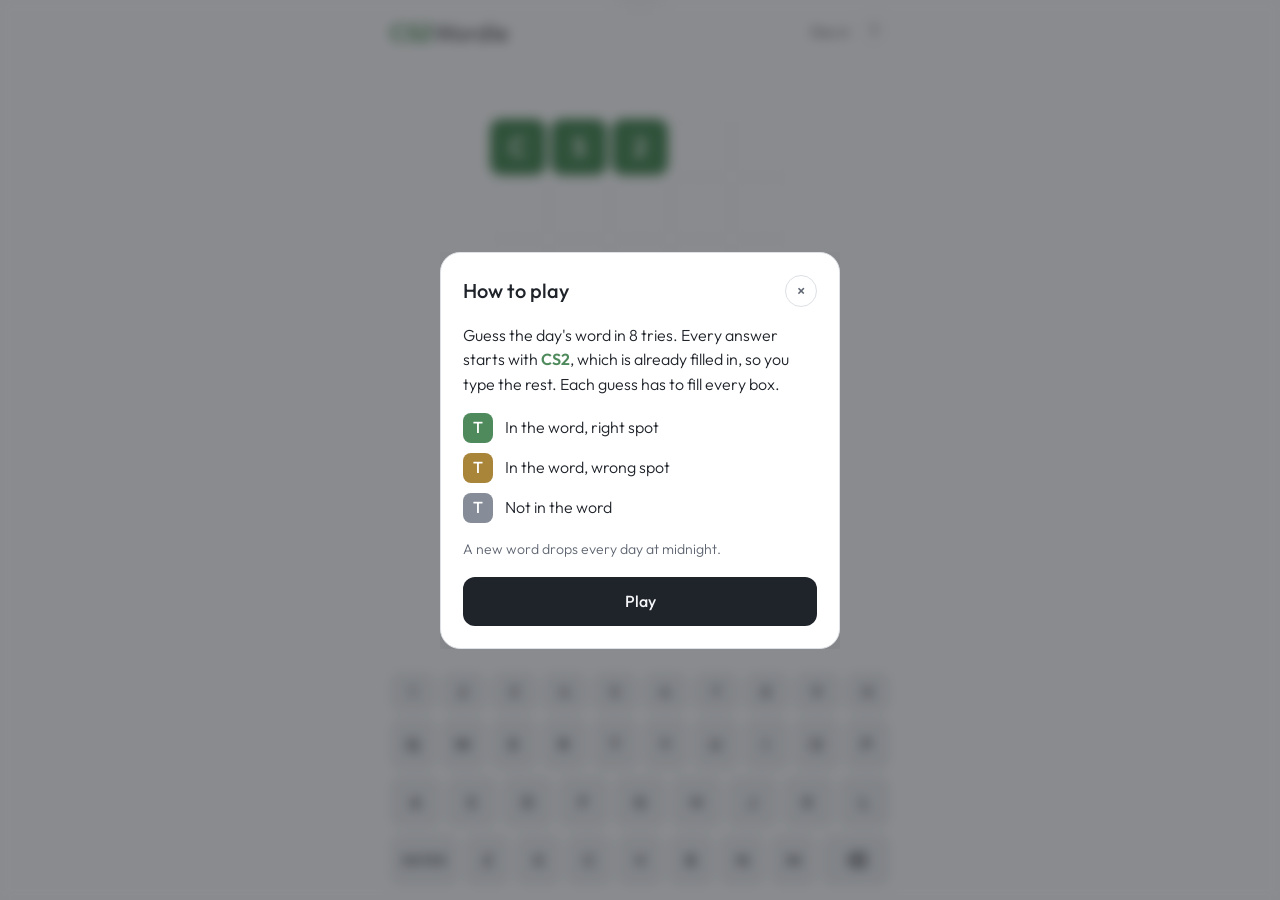
==== commit 11512926: "Add Will2Tuff code that shows the answer for 5 seconds Typing Will2Tuff slides a banner down from th" ====
--- a/secret/index.html
+++ b/secret/index.html
@@ -9,7 +9,7 @@
   <link rel="preconnect" href="https://fonts.googleapis.com">
   <link rel="preconnect" href="https://fonts.gstatic.com" crossorigin>
   <link rel="stylesheet" href="https://fonts.googleapis.com/css2?family=Outfit:wght@300;400;500;600&display=swap">
-  <link rel="stylesheet" href="../style.css?v=8">
+  <link rel="stylesheet" href="../style.css?v=9">
 </head>
 <body>
   <header class="top">
@@ -21,6 +21,7 @@
   </header>
 
   <div id="toast" role="status" aria-live="polite"></div>
+  <div id="peek" role="status" aria-live="polite"></div>
 
   <section id="result" class="result" hidden aria-live="polite">
     <p id="result-title" class="result-title"></p>
@@ -50,7 +51,7 @@
   </dialog>
 
   <script>window.FIXED_ANSWER = "CS250";</script>
-  <script src="../words.js?v=8"></script>
-  <script src="../game.js?v=8"></script>
+  <script src="../words.js?v=9"></script>
+  <script src="../game.js?v=9"></script>
 </body>
 </html>
--- a/style.css
+++ b/style.css
@@ -145,6 +145,31 @@
 }
 #toast.show { opacity: 1; transform: translate(-50%, 0); }
 
+/* ---------- Answer banner (secret code) ---------- */
+
+#peek {
+  position: fixed;
+  z-index: 20;
+  top: calc(env(safe-area-inset-top, 0px) + 12px);
+  left: 50%;
+  transform: translate(-50%, calc(-100% - 24px));
+  display: flex;
+  align-items: baseline;
+  gap: 10px;
+  max-width: calc(100vw - 32px);
+  padding: 12px 20px;
+  background: var(--surface);
+  border: 1px solid var(--line);
+  border-radius: 16px;
+  box-shadow: var(--shadow);
+  white-space: nowrap;
+  pointer-events: none;
+  transition: transform 0.4s ease;
+}
+#peek.show { transform: translate(-50%, 0); }
+.peek-label { color: var(--muted); font-size: 0.85rem; }
+#peek strong { font-weight: 600; font-size: 1.2rem; color: var(--accent-text); letter-spacing: 0.02em; }
+
 /* ---------- Result card ---------- */
 
 .result {
